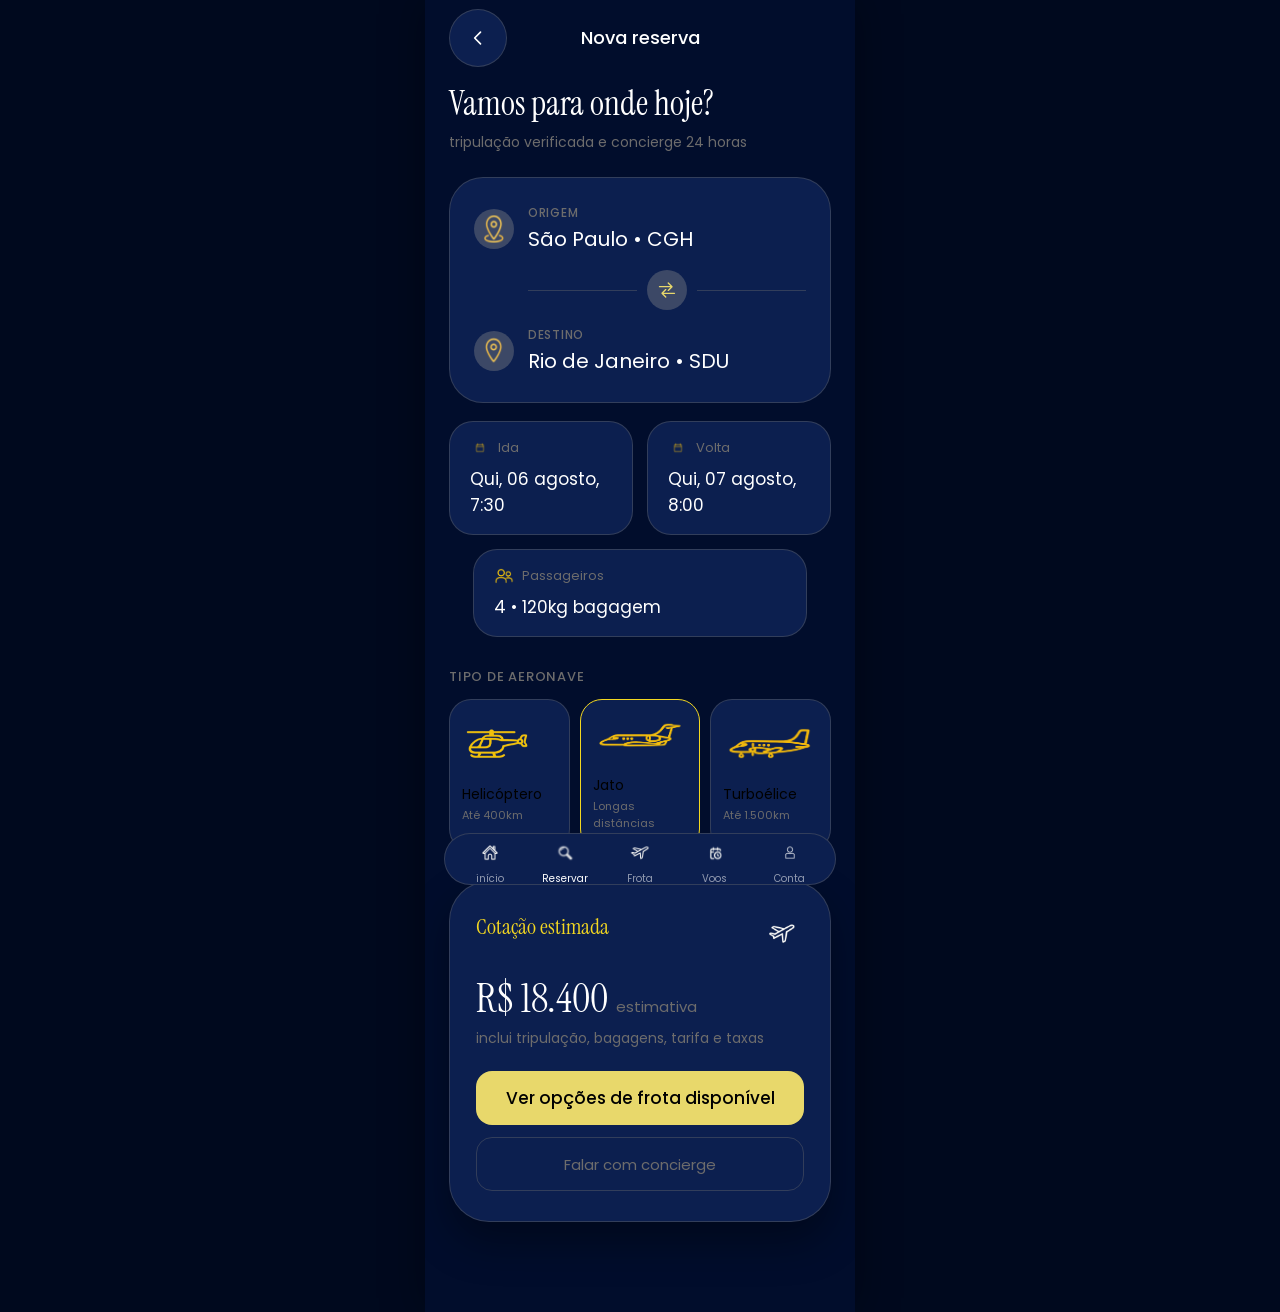
==== reserva.html @ 5f220828 "Add files via upload Commit das duas primeiras páginas. A segunda precisa de refinamento" ====
<!DOCTYPE html>
<html lang="pt-BR">
<head>
  <meta charset="UTF-8">
  <meta name="viewport" content="width=device-width, initial-scale=1.0">
  <title>Jet-in — Nova reserva</title>
  <link rel="preconnect" href="https://fonts.googleapis.com">
  <link rel="preconnect" href="https://fonts.gstatic.com" crossorigin>
  <link href="https://fonts.googleapis.com/css2?family=Instrument+Serif&family=Poppins:wght@400;500&display=swap" rel="stylesheet">
  <link rel="stylesheet" href="CSS/reserva.css">
</head>
<body>
  <main class="aplicativo">

    <header class="cabecalho-pagina">
      <button class="botao-voltar" onclick="window.location.href='index.html'">
        <img src="imagens/voltar.svg" alt="Voltar">
      </button>
      <span class="titulo-pagina">Nova reserva</span>
    </header>

    <section class="cabecalho-busca">
      <h1>Vamos para onde hoje?</h1>
      <p>tripulação verificada e concierge 24 horas</p>
    </section>

    <section class="cartao-rota">
      <div class="linha-rota">
        <div class="icone-localizacao">
          <img src="imagens/origem.svg" alt="Ícone de localização de origem">
        </div>
        <div>
          <div class="rotulo-rota">Origem</div>
          <div class="valor-rota">São Paulo • CGH</div>
        </div>
      </div>

      <div class="divisor-rota">
        <span></span>
        <button class="botao-trocar" aria-label="Trocar origem e destino">
          <img src="imagens/trocar.svg" alt="">
        </button>
        <span></span>
      </div>

      <div class="linha-rota">
        <div class="icone-localizacao">
          <img src="imagens/destino.svg" alt="Ícone de localização de destino">
        </div>
        <div>
          <div class="rotulo-rota">Destino</div>
          <div class="valor-rota">Rio de Janeiro • SDU</div>
        </div>
      </div>
    </section>

    <div class="grade-datas">
      <div class="cartao-data">
        <div class="rotulo-caixa">
          <img class="icone" src="imagens/data.svg" alt="">
          Ida
        </div>
        <div class="valor-caixa">Qui, 06 agosto, 7:30</div>
      </div>

      <div class="cartao-data">
        <div class="rotulo-caixa">
          <img class="icone" src="imagens/data.svg" alt="data">
          Volta
        </div>
        <div class="valor-caixa">Qui, 07 agosto, 8:00</div>
      </div>
    </div>

    <div class="cartao-passageiros">
      <div class="rotulo-caixa">
        <img src="imagens/passageiros.svg" alt="">
        Passageiros
      </div>
      <div class="valor-caixa">4 • 120kg bagagem</div>
    </div>

    <div class="titulo-aeronave">Tipo de aeronave</div>
    <div class="grade-aeronaves">
      <button class="cartao-aeronave">
        <img src="imagens/helicoptero.svg" alt="Helicóptero">
        <strong>Helicóptero</strong>
        <small>Até 400km</small>
      </button>

      <button class="cartao-aeronave selecionado">
        <img src="imagens/jato.svg" alt="Jato">
        <strong>Jato</strong>
        <small>Longas distâncias</small>
      </button>

      <button class="cartao-aeronave">
        <img src="imagens/turboelice.svg" alt="Turboélice">
        <strong>Turboélice</strong>
        <small>Até 1.500km</small>
      </button>
    </div>

    <section class="cartao-cotacao">
      <div class="cotacao-cabecalho">
        <h2 class="titulo-cotacao">Cotação estimada</h2>
        <img class="icone-decolagem" src="imagens/aviao.svg" alt="">
      </div>
      <div class="preco-cotacao">R$ 18.400<span>estimativa</span></div>
      <p class="detalhe-cotacao">inclui tripulação, bagagens, tarifa e taxas</p>
      <button class="botao-primario">Ver opções de frota disponível</button>
      <button class="botao-secundario">Falar com concierge</button>
    </section>

    <nav class="navegacao-inferior">
      <button onclick="window.location.href='index.html'">
        <img class="icone" src="imagens/home.svg" alt="">
        início
      </button>
      <button class="ativo">
        <img class="icone" src="imagens/reserva.svg" alt="">
        Reservar
      </button>
      <button>
        <img class="icone" src="imagens/aviao.svg" alt="">
        Frota
      </button>
      <button>
        <img class="icone" src="imagens/voos.svg" alt="">
        Voos
      </button>
      <button>
        <img class="icone" src="imagens/conta.svg" alt="">
        Conta
      </button>
    </nav>

  </main>
</body>
</html>
---- CSS/reserva.css ----
* {
  box-sizing: border-box;
}

:root {
  --azul-marinho: #010d2c;
  --cartao: #0c1f4f;
  --amarelo: #e8d86b;
  --amarelo-forte: #f3d721;
  --cinza: #6d6c6c;
  --linha: rgba(109, 108, 108, 0.4);
}

html {
  background: #00091e;
}

body {
  margin: 0;
  min-height: 100vh;
  background: #00091e;
  color: white;
  font-family: "Poppins", sans-serif;
}

button {
  border: 0;
  font: inherit;
  cursor: pointer;
}

.aplicativo {
  position: relative;
  width: min(100%, 430px);
  min-height: 100vh;
  margin: 0 auto;
  padding-bottom: 90px;
  overflow-x: hidden;
  background: var(--azul-marinho);
}

.barra-superior {
  position: absolute;
  z-index: 5;
  top: 21px;
  left: 21px;
  right: 21px;
  height: 58px;
  display: flex;
  align-items: center;
  justify-content: space-between;
}

.botao-icone {
  width: 58px;
  height: 58px;
  border-radius: 50%;
  background: #000f36;
  display: grid;
  place-items: center;
}

.botao-icone img {
  width: 40px;
  height: 40px;
  object-fit: contain;
}

.icone {
  height: 30px;
  width: auto;
  max-width: 30px;
  flex-shrink: 0;
}

.icone-pequeno {
  height: 22px;
  width: auto;
  max-width: 24px;
  flex-shrink: 0;
  vertical-align: -4px;
}


.seta-dourada {
  transform: rotate(-45deg);
}

.logo {
  position: absolute;
  left: 70px;
  top: 15px;
  font-family: "Instrument Serif", serif;
  font-size: 24px;
}

.destaque {
  position: relative;
}

.destaque-midia {
  position: relative;
  height: 420px;
  overflow: hidden;
  border-radius: 0 0 40px 40px;
}

.destaque-imagem {
  position: absolute;
  top: -60px;
  left: 0;
  width: 100%;
  height: calc(100% + 60px);
  object-fit: cover;
}

.destaque-midia::after {
  content: "";
  position: absolute;
  inset: 0;
  background: linear-gradient(transparent 40%, var(--azul-marinho) 96%);
  pointer-events: none;
}


.destaque-texto {
  position: relative;
  z-index: 2;
  margin-top: -170px;
  margin-bottom: 40px;
  padding: 0 22px;
}

.saudacao {
  display: block;
  margin-bottom: 6px;
  color: var(--amarelo-forte);
  font-family: "Instrument Serif", serif;
  font-size: 24px;
}

.destaque-texto h1 {
  margin: 0;
  font-family: "Instrument Serif", serif;
  font-size: 32px;
  font-weight: 400;
  line-height: 1.15;
}

.destaque-texto h1 span {
  color: var(--amarelo-forte);
}

.cartao-busca {
  position: relative;
  z-index: 3;
  width: calc(100% - 60px);
  margin: -40px auto 0;
  padding: 58px 26px 8px;
  border: 1px solid var(--linha);
  border-radius: 50px;
  background: var(--cartao);
  box-shadow: 0 20px 40px rgba(0, 0, 0, 0.35);
}

.linha-localizacao {
  display: flex;
  align-items: center;
  gap: 12px;
  height: 60px;
}

.icone-localizacao {
  width: 40px;
  height: 40px;
  flex: 0 0 40px;
  border-radius: 50%;
  background: #3c4866;
  display: grid;
  place-items: center;
}

.icone-localizacao img {
  width: 28px;
  height: 28px;
  object-fit: contain;
}

.nome-localizacao {
  font-size: 20px;
  line-height: 1.1;
}

.codigo-localizacao {
  color: var(--cinza);
  font-size: 16px;
  line-height: 1.2;
}

.opcoes-busca {
  display: grid;
  grid-template-columns: 1fr 1fr;
  gap: 18px;
  margin-top: 4px;
}

.opcao {
  height: 52px;
  padding: 4px 12px;
  border: 1px solid #6d6c6c;
  border-radius: 20px;
  display: flex;
  flex-direction: column;
  align-items: center;
  justify-content: center;
  text-align: center;
}

.opcao span,
.opcao strong {
  display: block;
}

.opcao span {
  color: var(--cinza);
  font-size: 14px;
}

.opcao strong {
  font-size: 14px;
  font-weight: 400;
  white-space: nowrap;
}

.botao-busca {
  display: flex;
  align-items: center;
  justify-content: center;
  width: 100%;
  min-height: 51px;
  padding: 8px 12px;
  margin-top: 8px;
  border-radius: 10px;
  background: var(--amarelo);
  color: #000;
  font-size: 20px;
  font-weight: 500;
  transition: background-color 0.2s ease, transform 0.2s ease;
}

.botao-busca:hover {
  background: var(--amarelo-forte);
  transform: translateY(-2px);
}

.botao-busca:active {
  transform: translateY(0);
}

.botao-busca .icone {
  margin-left: 8px;
}

.secao {
  padding: 34px 30px 0;
}

.titulo-secao {
  display: flex;
  align-items: center;
  justify-content: space-between;
}

.titulo-secao h2 {
  margin: 0;
  font-size: 20px;
  font-weight: 400;
}

.titulo-secao button {
  display: flex;
  align-items: center;
  gap: 4px;
  background: transparent;
  color: var(--amarelo-forte);
  font-size: 16px;
  transition: opacity 0.2s ease;
}

.titulo-secao button:hover {
  opacity: 0.7;
}

.cartao-voo {
  margin-top: 12px;
  overflow: hidden;
  border: 1px solid var(--linha);
  border-radius: 30px;
  background: var(--cartao);
  box-shadow: 0 12px 30px rgba(0, 0, 0, 0.3);
  transition: transform 0.2s ease;
}

.cartao-voo:hover {
  transform: translateY(-3px);
}

.status-voo {
  padding: 10px 26px 0;
  color: var(--amarelo);
  font-size: 16px;
}

.voo-principal {
  display: flex;
  align-items: center;
  justify-content: space-between;
  padding: 4px 26px 12px;
}

.rota {
  font-size: 24px;
}

.rota span {
  padding: 0 5px;
}

.aeronave {
  color: var(--cinza);
  font-size: 12px;
}

.horario-voo {
  text-align: right;
}

.horario-voo strong {
  display: block;
  font-size: 28px;
  font-weight: 400;
}

.horario-voo small {
  font-size: 12px;
}

.rodape-voo {
  display: flex;
  justify-content: space-between;
  padding: 9px 26px;
  border-top: 1px solid rgba(109, 108, 108, 0.5);
  font-size: 12px;
}

.secao-frota {
  padding-top: 36px;
}

.frota {
  display: grid;
  grid-template-columns: 1fr 1fr;
  gap: 8px;
  margin-top: 12px;
}

.cartao-frota {
  overflow: hidden;
  border: 1px solid var(--linha);
  border-radius: 30px;
  background: var(--cartao);
  box-shadow: 0 12px 30px rgba(0, 0, 0, 0.3);
  transition: transform 0.2s ease;
}

.cartao-frota:hover {
  transform: translateY(-3px);
}

.cartao-frota > img {
  display: block;
  width: 100%;
  height: 120px;
  object-fit: cover;
}

.info-frota {
  padding: 5px 13px 9px;
}

.info-frota span,
.info-frota strong,
.info-frota small {
  display: block;
}

.info-frota .tipo {
  color: var(--amarelo);
  font-size: 12px;
}

.info-frota strong {
  margin-top: 4px;
  font-size: 14px;
  font-weight: 400;
}

.info-frota small {
  color: var(--cinza);
  font-size: 12px;
}

.navegacao-inferior {
  position: fixed;
  z-index: 10;
  bottom: 15px;
  left: 50%;
  transform: translateX(-50%);
  width: min(calc(100% - 38px), 392px);
  height: 52px;
  padding: 3px 8px;
  display: grid;
  grid-template-columns: repeat(5, 1fr);
  border: 1px solid var(--linha);
  border-radius: 100px;
  background: var(--cartao);
}

.navegacao-inferior button {
  display: flex;
  flex-direction: column;
  align-items: center;
  justify-content: center;
  gap: 0;
  background: transparent;
  color: rgba(255, 255, 255, 0.55);
  font-size: 10px;
  transition: color 0.2s ease;
}

.navegacao-inferior button:hover {
  color: white;
}

.navegacao-inferior button .icone {
  margin-bottom: 3px;
}

.navegacao-inferior button.ativo {
  color: white;
}


@media (min-width: 600px) {
  .aplicativo {
    box-shadow: 0 0 40px rgba(0, 0, 0, .35);
  }
}


@media (max-width: 360px) {
  .destaque-texto h1 {
    font-size: 26px;
  }

  .cartao-busca {
    width: calc(100% - 36px);
    padding: 48px 18px 8px;
  }

  .secao {
    padding: 34px 18px 0;
  }

  .opcoes-busca {
    gap: 10px;
  }

  .opcao {
    padding: 4px 8px;
  }
}


.cabecalho-pagina {
  position: relative;
  display: flex;
  align-items: center;
  justify-content: center;
  padding: 24px 24px 0;
}

.botao-voltar {
  position: absolute;
  left: 24px;
  width: 58px;
  height: 58px;
  border-radius: 50%;
  border: 1px solid var(--linha);
  background: var(--cartao);
  display: grid;
  place-items: center;
  transition: background-color 0.2s ease;
}

.botao-voltar:hover {
  background: #14285e;
}

.botao-voltar img {
  width: 20px;
  height: 20px;
}

.titulo-pagina {
  font-size: 18px;
  font-weight: 500;
}

.cabecalho-busca {
  padding: 30px 24px 0;
}

.cabecalho-busca h1 {
  margin: 0 0 6px;
  font-family: "Instrument Serif", serif;
  font-size: 34px;
  font-weight: 400;
}

.cabecalho-busca p {
  margin: 0;
  color: var(--cinza);
  font-size: 14px;
}

.cartao-rota {
  margin: 24px 24px 0;
  padding: 26px 24px;
  border: 1px solid var(--linha);
  border-radius: 34px;
  background: var(--cartao);
}

.linha-rota {
  display: flex;
  align-items: center;
  gap: 14px;
}

.rotulo-rota {
  margin: 0 0 2px;
  color: var(--cinza);
  font-size: 12px;
  font-weight: 500;
  letter-spacing: 0.06em;
  text-transform: uppercase;
}

.valor-rota {
  font-size: 20px;
}

.divisor-rota {
  display: flex;
  align-items: center;
  gap: 10px;
  margin: 16px 0;
  padding-left: 54px;
}

.divisor-rota span {
  flex: 1;
  height: 1px;
  background: var(--linha);
}

.botao-trocar {
  width: 40px;
  height: 40px;
  flex: 0 0 40px;
  border-radius: 50%;
  background: #3c4866;
  display: grid;
  place-items: center;
  transition: transform 0.2s ease;
}

.botao-trocar:hover {
  transform: rotate(180deg);
}

.botao-trocar img {
  width: 20px;
  height: 20px;
}

.grade-datas {
  display: grid;
  grid-template-columns: 1fr 1fr;
  gap: 14px;
  margin: 18px 24px 0;
}

.cartao-data,
.cartao-passageiros {
  padding: 16px 20px;
  border: 1px solid var(--linha);
  border-radius: 24px;
  background: var(--cartao);
}

.cartao-passageiros {
  margin: 14px 48px 0;
}

.rotulo-caixa {
  display: flex;
  align-items: center;
  gap: 8px;
  color: var(--cinza);
  font-size: 13px;
}

.rotulo-caixa img {
  width: 20px;
  height: 20px;
  object-fit: contain;
}

.valor-caixa {
  margin-top: 8px;
  font-size: 17px;
}

.titulo-aeronave {
  margin: 30px 24px 0;
  color: var(--cinza);
  font-size: 13px;
  font-weight: 500;
  letter-spacing: 0.06em;
  text-transform: uppercase;
}

.grade-aeronaves {
  display: grid;
  grid-template-columns: repeat(3, 1fr);
  gap: 10px;
  margin: 12px 24px 0;
}

.cartao-aeronave {
  padding: 18px 12px;
  border: 1px solid var(--linha);
  border-radius: 22px;
  background: var(--cartao);
  text-align: left;
  transition: border-color 0.2s ease, transform 0.2s ease;
}

.cartao-aeronave:hover {
  transform: translateY(-3px);
}

.cartao-aeronave.selecionado {
  border-color: var(--amarelo-forte);
}

.cartao-aeronave img {
  height: 34px;
  width: auto;
  max-width: 100%;
  margin-bottom: 16px;
  object-fit: contain;
}

.cartao-aeronave strong {
  display: block;
  font-size: 14px;
  font-weight: 400;
}

.cartao-aeronave small {
  display: block;
  margin-top: 2px;
  color: var(--cinza);
  font-size: 11px;
}

.cartao-cotacao {
  margin: 30px 24px 0;
  padding: 30px 26px;
  border: 1px solid var(--linha);
  border-radius: 40px;
  background: var(--cartao);
  box-shadow: 0 20px 40px rgba(0, 0, 0, 0.35);
}

.cotacao-cabecalho {
  display: flex;
  align-items: flex-start;
  justify-content: space-between;
}

.titulo-cotacao {
  margin: 0;
  color: var(--amarelo-forte);
  font-family: "Instrument Serif", serif;
  font-size: 22px;
  font-weight: 400;
}

.icone-decolagem {
  height: 44px;
  width: auto;
}

.preco-cotacao {
  margin: 16px 0 4px;
  font-family: "Instrument Serif", serif;
  font-size: 40px;
  font-weight: 400;
}

.preco-cotacao span {
  margin-left: 8px;
  color: var(--cinza);
  font-family: "Poppins", sans-serif;
  font-size: 15px;
}

.detalhe-cotacao {
  margin: 0 0 22px;
  color: var(--cinza);
  font-size: 14px;
}

.botao-primario {
  display: flex;
  align-items: center;
  justify-content: center;
  width: 100%;
  min-height: 54px;
  border-radius: 16px;
  background: var(--amarelo);
  color: #000;
  font-size: 17px;
  font-weight: 500;
  transition: background-color 0.2s ease, transform 0.2s ease;
}

.botao-primario:hover {
  background: var(--amarelo-forte);
  transform: translateY(-2px);
}

.botao-secundario {
  display: flex;
  align-items: center;
  justify-content: center;
  width: 100%;
  min-height: 54px;
  margin-top: 12px;
  border-radius: 16px;
  border: 1px solid var(--linha);
  background: transparent;
  color: var(--cinza);
  font-size: 15px;
  transition: border-color 0.2s ease, color 0.2s ease;
}

.botao-secundario:hover {
  border-color: white;
  color: white;
}

/* Smartphones compactos: reserva */
@media (max-width: 360px) {
  .cartao-rota,
  .cartao-cotacao {
    margin-left: 18px;
    margin-right: 18px;
  }

  .grade-datas,
  .titulo-aeronave,
  .grade-aeronaves {
    margin-left: 18px;
    margin-right: 18px;
  }

  .cartao-passageiros {
    margin-left: 30px;
    margin-right: 30px;
  }
}
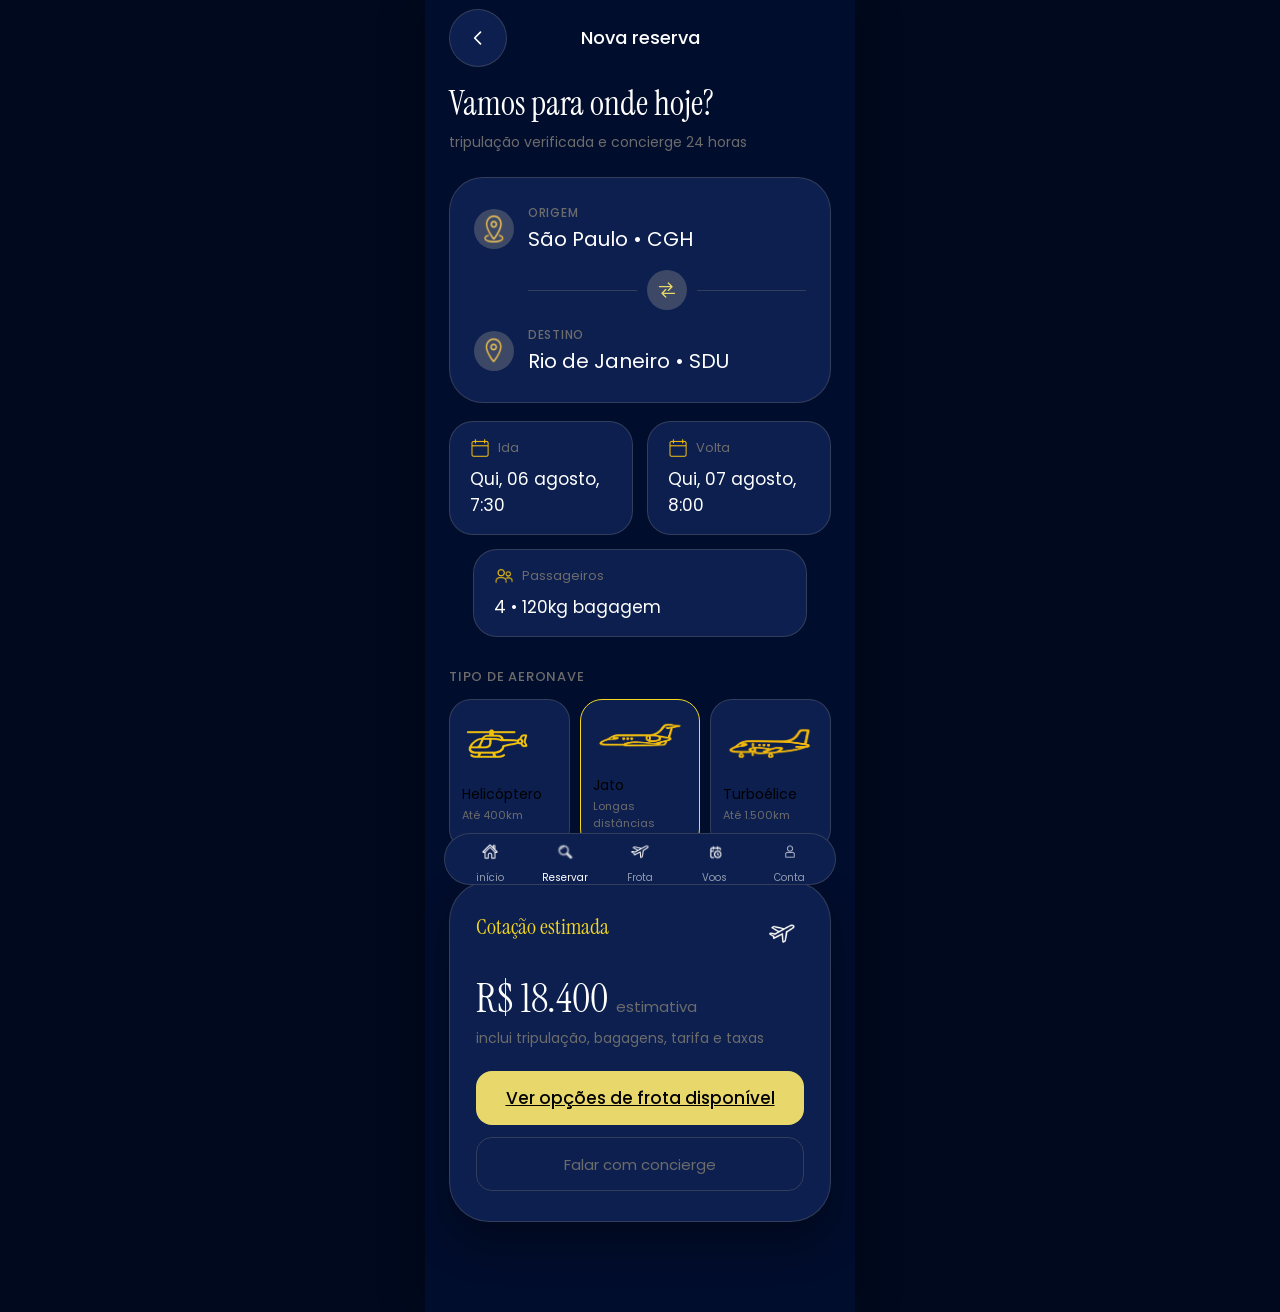
==== commit 983864c3: "Add files via upload Terminando de postar as páginas e arrumadas as outras" ====
--- a/reserva.html
+++ b/reserva.html
@@ -13,9 +13,9 @@
   <main class="aplicativo">
 
     <header class="cabecalho-pagina">
-      <button class="botao-voltar" onclick="window.location.href='index.html'">
+      <a class="botao-voltar" href="index.html">
         <img src="imagens/voltar.svg" alt="Voltar">
-      </button>
+      </a>
       <span class="titulo-pagina">Nova reserva</span>
     </header>
 
@@ -57,7 +57,7 @@
     <div class="grade-datas">
       <div class="cartao-data">
         <div class="rotulo-caixa">
-          <img class="icone" src="imagens/data.svg" alt="">
+          <img src="imagens/data.svg" alt="">
           Ida
         </div>
         <div class="valor-caixa">Qui, 06 agosto, 7:30</div>
@@ -65,7 +65,7 @@
 
       <div class="cartao-data">
         <div class="rotulo-caixa">
-          <img class="icone" src="imagens/data.svg" alt="data">
+          <img src="imagens/data.svg" alt="data">
           Volta
         </div>
         <div class="valor-caixa">Qui, 07 agosto, 8:00</div>
@@ -108,31 +108,31 @@
       </div>
       <div class="preco-cotacao">R$ 18.400<span>estimativa</span></div>
       <p class="detalhe-cotacao">inclui tripulação, bagagens, tarifa e taxas</p>
-      <button class="botao-primario">Ver opções de frota disponível</button>
+      <a class="botao-primario" href="selecionar-aeronave.html">Ver opções de frota disponível</a>
       <button class="botao-secundario">Falar com concierge</button>
     </section>
 
     <nav class="navegacao-inferior">
-      <button onclick="window.location.href='index.html'">
+      <a href="index.html">
         <img class="icone" src="imagens/home.svg" alt="">
         início
-      </button>
-      <button class="ativo">
+      </a>
+      <a class="ativo" href="reserva.html">
         <img class="icone" src="imagens/reserva.svg" alt="">
         Reservar
-      </button>
-      <button>
+      </a>
+      <a href="frota.html">
         <img class="icone" src="imagens/aviao.svg" alt="">
         Frota
-      </button>
-      <button>
+      </a>
+      <a href="voos.html">
         <img class="icone" src="imagens/voos.svg" alt="">
         Voos
-      </button>
-      <button>
+      </a>
+      <a href="conta.html">
         <img class="icone" src="imagens/conta.svg" alt="">
         Conta
-      </button>
+      </a>
     </nav>
 
   </main>
--- a/CSS/reserva.css
+++ b/CSS/reserva.css
@@ -39,135 +39,11 @@
   background: var(--azul-marinho);
 }
 
-.barra-superior {
-  position: absolute;
-  z-index: 5;
-  top: 21px;
-  left: 21px;
-  right: 21px;
-  height: 58px;
-  display: flex;
-  align-items: center;
-  justify-content: space-between;
-}
-
-.botao-icone {
-  width: 58px;
-  height: 58px;
-  border-radius: 50%;
-  background: #000f36;
-  display: grid;
-  place-items: center;
-}
-
-.botao-icone img {
-  width: 40px;
-  height: 40px;
-  object-fit: contain;
-}
-
 .icone {
   height: 30px;
   width: auto;
   max-width: 30px;
   flex-shrink: 0;
-}
-
-.icone-pequeno {
-  height: 22px;
-  width: auto;
-  max-width: 24px;
-  flex-shrink: 0;
-  vertical-align: -4px;
-}
-
-
-.seta-dourada {
-  transform: rotate(-45deg);
-}
-
-.logo {
-  position: absolute;
-  left: 70px;
-  top: 15px;
-  font-family: "Instrument Serif", serif;
-  font-size: 24px;
-}
-
-.destaque {
-  position: relative;
-}
-
-.destaque-midia {
-  position: relative;
-  height: 420px;
-  overflow: hidden;
-  border-radius: 0 0 40px 40px;
-}
-
-.destaque-imagem {
-  position: absolute;
-  top: -60px;
-  left: 0;
-  width: 100%;
-  height: calc(100% + 60px);
-  object-fit: cover;
-}
-
-.destaque-midia::after {
-  content: "";
-  position: absolute;
-  inset: 0;
-  background: linear-gradient(transparent 40%, var(--azul-marinho) 96%);
-  pointer-events: none;
-}
-
-
-.destaque-texto {
-  position: relative;
-  z-index: 2;
-  margin-top: -170px;
-  margin-bottom: 40px;
-  padding: 0 22px;
-}
-
-.saudacao {
-  display: block;
-  margin-bottom: 6px;
-  color: var(--amarelo-forte);
-  font-family: "Instrument Serif", serif;
-  font-size: 24px;
-}
-
-.destaque-texto h1 {
-  margin: 0;
-  font-family: "Instrument Serif", serif;
-  font-size: 32px;
-  font-weight: 400;
-  line-height: 1.15;
-}
-
-.destaque-texto h1 span {
-  color: var(--amarelo-forte);
-}
-
-.cartao-busca {
-  position: relative;
-  z-index: 3;
-  width: calc(100% - 60px);
-  margin: -40px auto 0;
-  padding: 58px 26px 8px;
-  border: 1px solid var(--linha);
-  border-radius: 50px;
-  background: var(--cartao);
-  box-shadow: 0 20px 40px rgba(0, 0, 0, 0.35);
-}
-
-.linha-localizacao {
-  display: flex;
-  align-items: center;
-  gap: 12px;
-  height: 60px;
 }
 
 .icone-localizacao {
@@ -184,230 +60,6 @@
   width: 28px;
   height: 28px;
   object-fit: contain;
-}
-
-.nome-localizacao {
-  font-size: 20px;
-  line-height: 1.1;
-}
-
-.codigo-localizacao {
-  color: var(--cinza);
-  font-size: 16px;
-  line-height: 1.2;
-}
-
-.opcoes-busca {
-  display: grid;
-  grid-template-columns: 1fr 1fr;
-  gap: 18px;
-  margin-top: 4px;
-}
-
-.opcao {
-  height: 52px;
-  padding: 4px 12px;
-  border: 1px solid #6d6c6c;
-  border-radius: 20px;
-  display: flex;
-  flex-direction: column;
-  align-items: center;
-  justify-content: center;
-  text-align: center;
-}
-
-.opcao span,
-.opcao strong {
-  display: block;
-}
-
-.opcao span {
-  color: var(--cinza);
-  font-size: 14px;
-}
-
-.opcao strong {
-  font-size: 14px;
-  font-weight: 400;
-  white-space: nowrap;
-}
-
-.botao-busca {
-  display: flex;
-  align-items: center;
-  justify-content: center;
-  width: 100%;
-  min-height: 51px;
-  padding: 8px 12px;
-  margin-top: 8px;
-  border-radius: 10px;
-  background: var(--amarelo);
-  color: #000;
-  font-size: 20px;
-  font-weight: 500;
-  transition: background-color 0.2s ease, transform 0.2s ease;
-}
-
-.botao-busca:hover {
-  background: var(--amarelo-forte);
-  transform: translateY(-2px);
-}
-
-.botao-busca:active {
-  transform: translateY(0);
-}
-
-.botao-busca .icone {
-  margin-left: 8px;
-}
-
-.secao {
-  padding: 34px 30px 0;
-}
-
-.titulo-secao {
-  display: flex;
-  align-items: center;
-  justify-content: space-between;
-}
-
-.titulo-secao h2 {
-  margin: 0;
-  font-size: 20px;
-  font-weight: 400;
-}
-
-.titulo-secao button {
-  display: flex;
-  align-items: center;
-  gap: 4px;
-  background: transparent;
-  color: var(--amarelo-forte);
-  font-size: 16px;
-  transition: opacity 0.2s ease;
-}
-
-.titulo-secao button:hover {
-  opacity: 0.7;
-}
-
-.cartao-voo {
-  margin-top: 12px;
-  overflow: hidden;
-  border: 1px solid var(--linha);
-  border-radius: 30px;
-  background: var(--cartao);
-  box-shadow: 0 12px 30px rgba(0, 0, 0, 0.3);
-  transition: transform 0.2s ease;
-}
-
-.cartao-voo:hover {
-  transform: translateY(-3px);
-}
-
-.status-voo {
-  padding: 10px 26px 0;
-  color: var(--amarelo);
-  font-size: 16px;
-}
-
-.voo-principal {
-  display: flex;
-  align-items: center;
-  justify-content: space-between;
-  padding: 4px 26px 12px;
-}
-
-.rota {
-  font-size: 24px;
-}
-
-.rota span {
-  padding: 0 5px;
-}
-
-.aeronave {
-  color: var(--cinza);
-  font-size: 12px;
-}
-
-.horario-voo {
-  text-align: right;
-}
-
-.horario-voo strong {
-  display: block;
-  font-size: 28px;
-  font-weight: 400;
-}
-
-.horario-voo small {
-  font-size: 12px;
-}
-
-.rodape-voo {
-  display: flex;
-  justify-content: space-between;
-  padding: 9px 26px;
-  border-top: 1px solid rgba(109, 108, 108, 0.5);
-  font-size: 12px;
-}
-
-.secao-frota {
-  padding-top: 36px;
-}
-
-.frota {
-  display: grid;
-  grid-template-columns: 1fr 1fr;
-  gap: 8px;
-  margin-top: 12px;
-}
-
-.cartao-frota {
-  overflow: hidden;
-  border: 1px solid var(--linha);
-  border-radius: 30px;
-  background: var(--cartao);
-  box-shadow: 0 12px 30px rgba(0, 0, 0, 0.3);
-  transition: transform 0.2s ease;
-}
-
-.cartao-frota:hover {
-  transform: translateY(-3px);
-}
-
-.cartao-frota > img {
-  display: block;
-  width: 100%;
-  height: 120px;
-  object-fit: cover;
-}
-
-.info-frota {
-  padding: 5px 13px 9px;
-}
-
-.info-frota span,
-.info-frota strong,
-.info-frota small {
-  display: block;
-}
-
-.info-frota .tipo {
-  color: var(--amarelo);
-  font-size: 12px;
-}
-
-.info-frota strong {
-  margin-top: 4px;
-  font-size: 14px;
-  font-weight: 400;
-}
-
-.info-frota small {
-  color: var(--cinza);
-  font-size: 12px;
 }
 
 .navegacao-inferior {
@@ -426,7 +78,8 @@
   background: var(--cartao);
 }
 
-.navegacao-inferior button {
+.navegacao-inferior button,
+.navegacao-inferior a {
   display: flex;
   flex-direction: column;
   align-items: center;
@@ -435,21 +88,24 @@
   background: transparent;
   color: rgba(255, 255, 255, 0.55);
   font-size: 10px;
+  text-decoration: none;
   transition: color 0.2s ease;
 }
 
-.navegacao-inferior button:hover {
+.navegacao-inferior button:hover,
+.navegacao-inferior a:hover {
   color: white;
 }
 
-.navegacao-inferior button .icone {
+.navegacao-inferior button .icone,
+.navegacao-inferior a .icone {
   margin-bottom: 3px;
 }
 
-.navegacao-inferior button.ativo {
+.navegacao-inferior button.ativo,
+.navegacao-inferior a.ativo {
   color: white;
 }
-
 
 @media (min-width: 600px) {
   .aplicativo {
@@ -457,29 +113,6 @@
   }
 }
 
-
-@media (max-width: 360px) {
-  .destaque-texto h1 {
-    font-size: 26px;
-  }
-
-  .cartao-busca {
-    width: calc(100% - 36px);
-    padding: 48px 18px 8px;
-  }
-
-  .secao {
-    padding: 34px 18px 0;
-  }
-
-  .opcoes-busca {
-    gap: 10px;
-  }
-
-  .opcao {
-    padding: 4px 8px;
-  }
-}
 
 
 .cabecalho-pagina {
@@ -500,6 +133,7 @@
   background: var(--cartao);
   display: grid;
   place-items: center;
+  text-decoration: none;
   transition: background-color 0.2s ease;
 }
 
@@ -774,7 +408,6 @@
   color: white;
 }
 
-/* Smartphones compactos: reserva */
 @media (max-width: 360px) {
   .cartao-rota,
   .cartao-cotacao {
@@ -793,4 +426,4 @@
     margin-left: 30px;
     margin-right: 30px;
   }
-}+}
